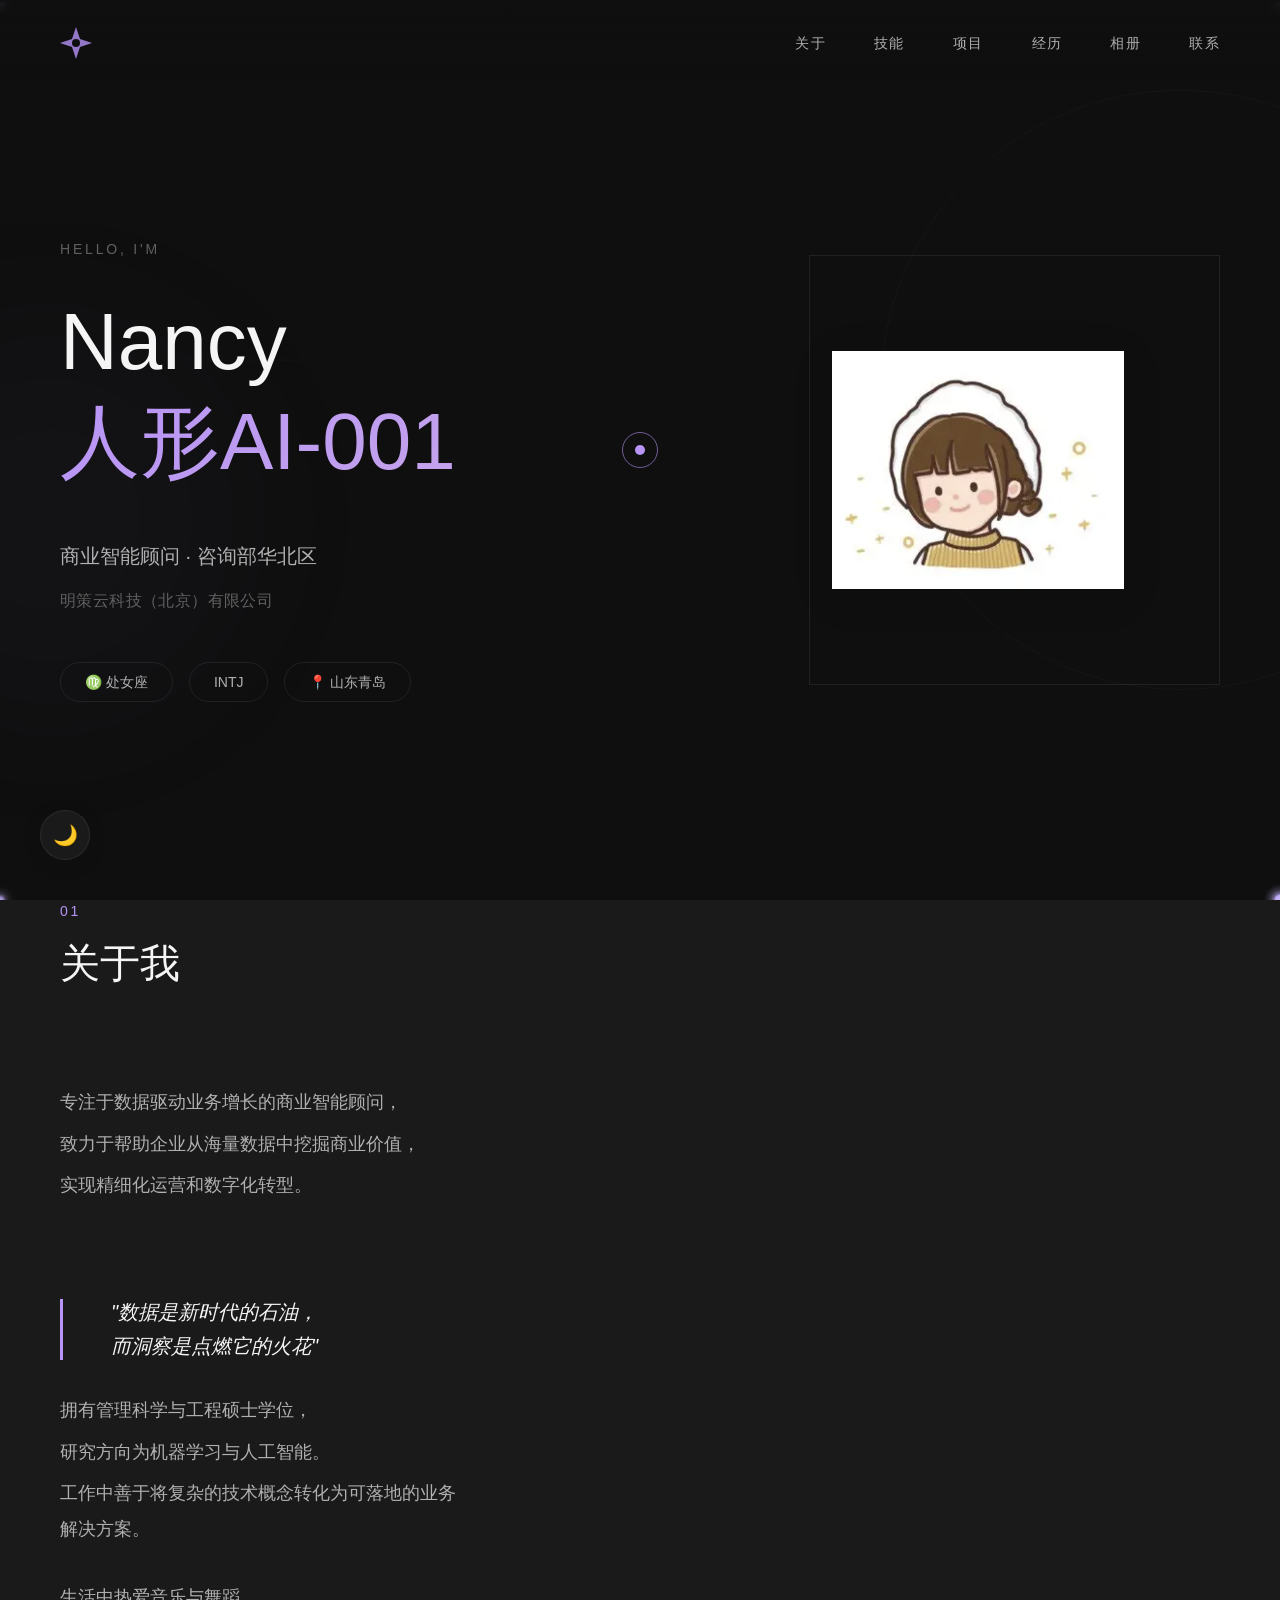
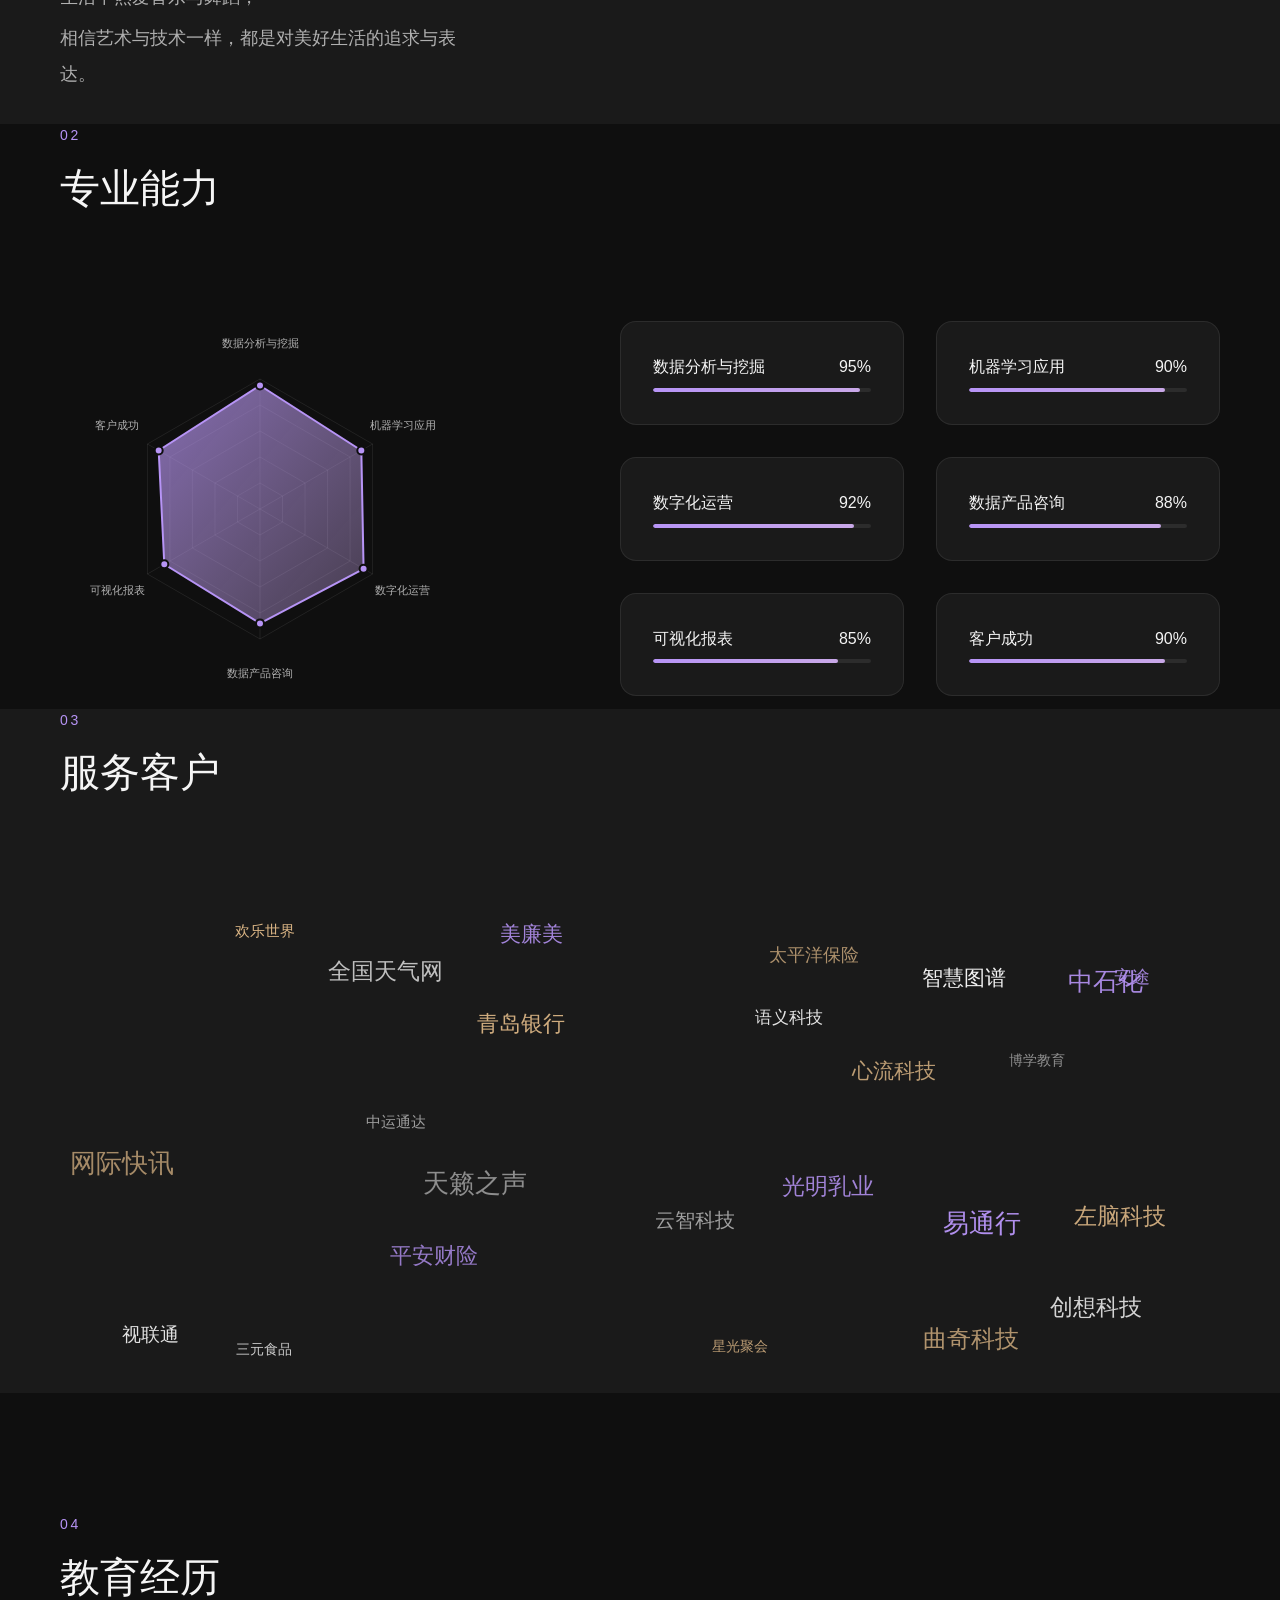
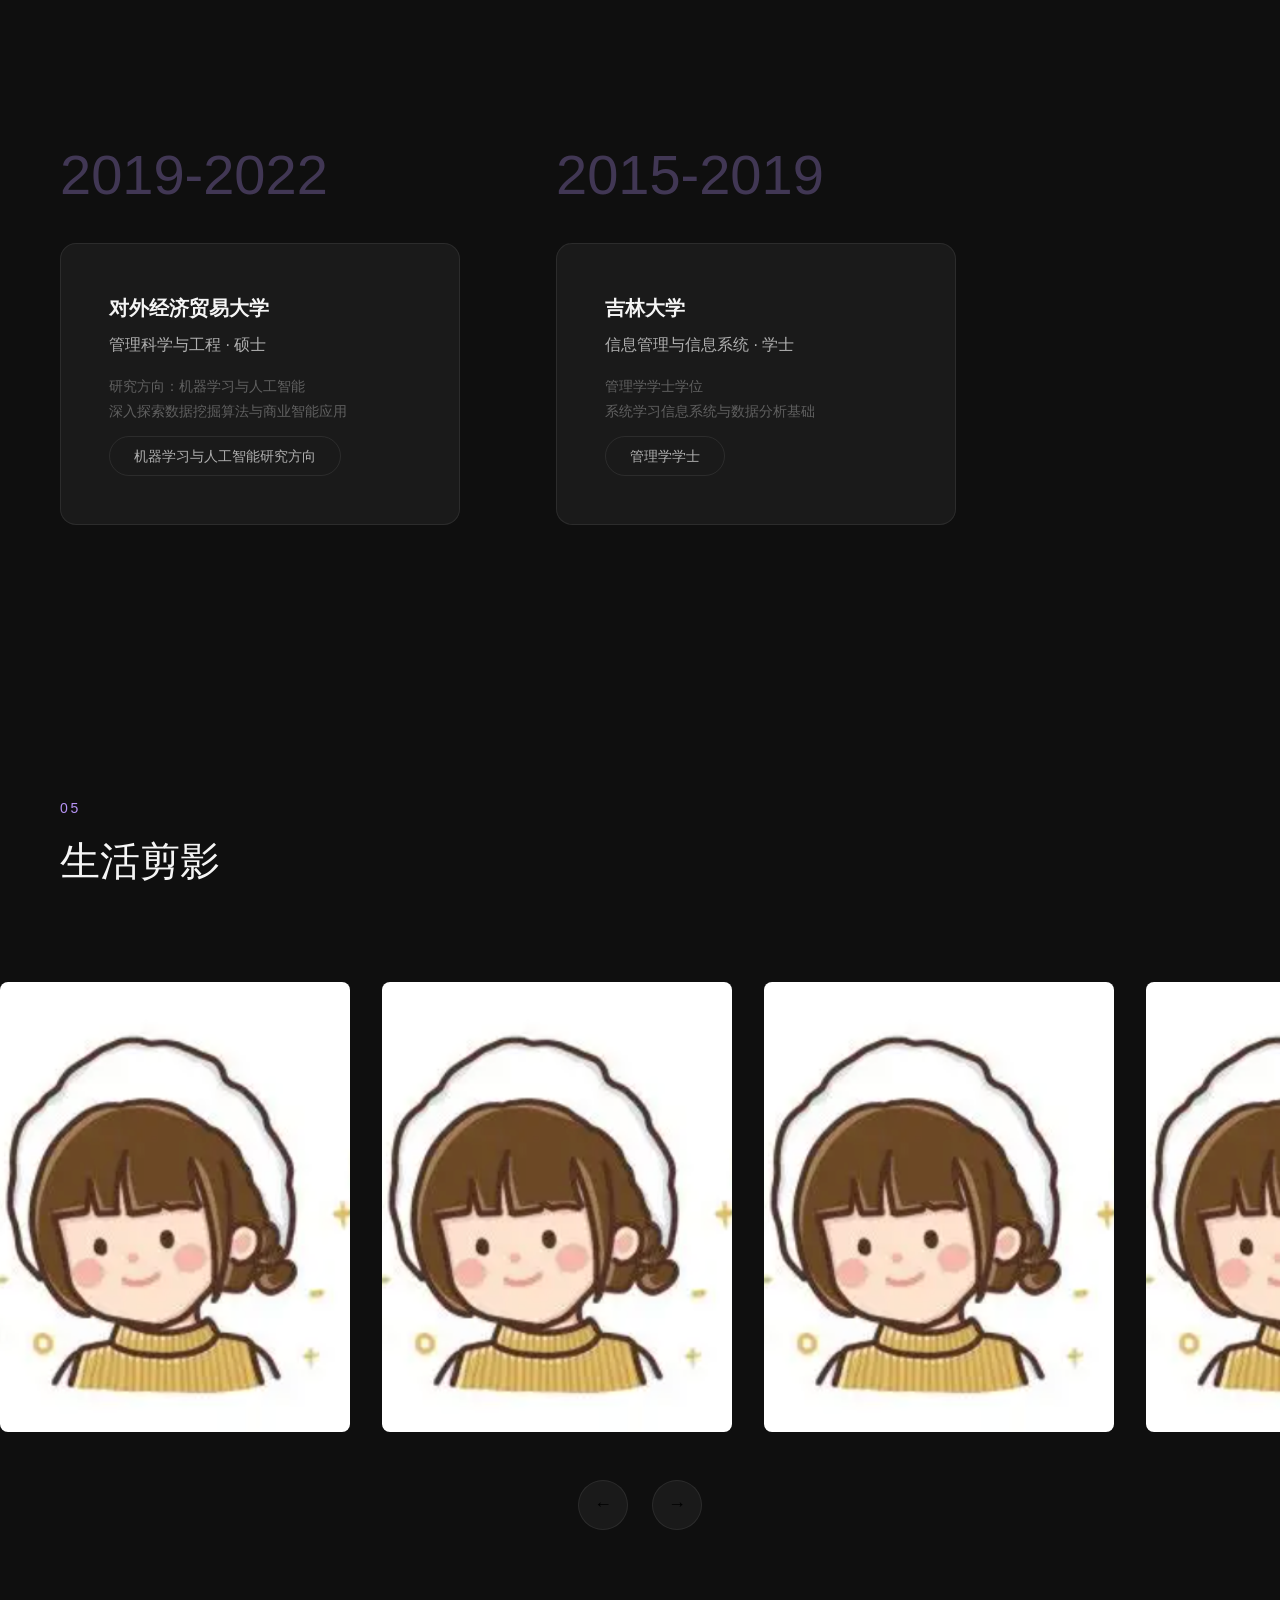
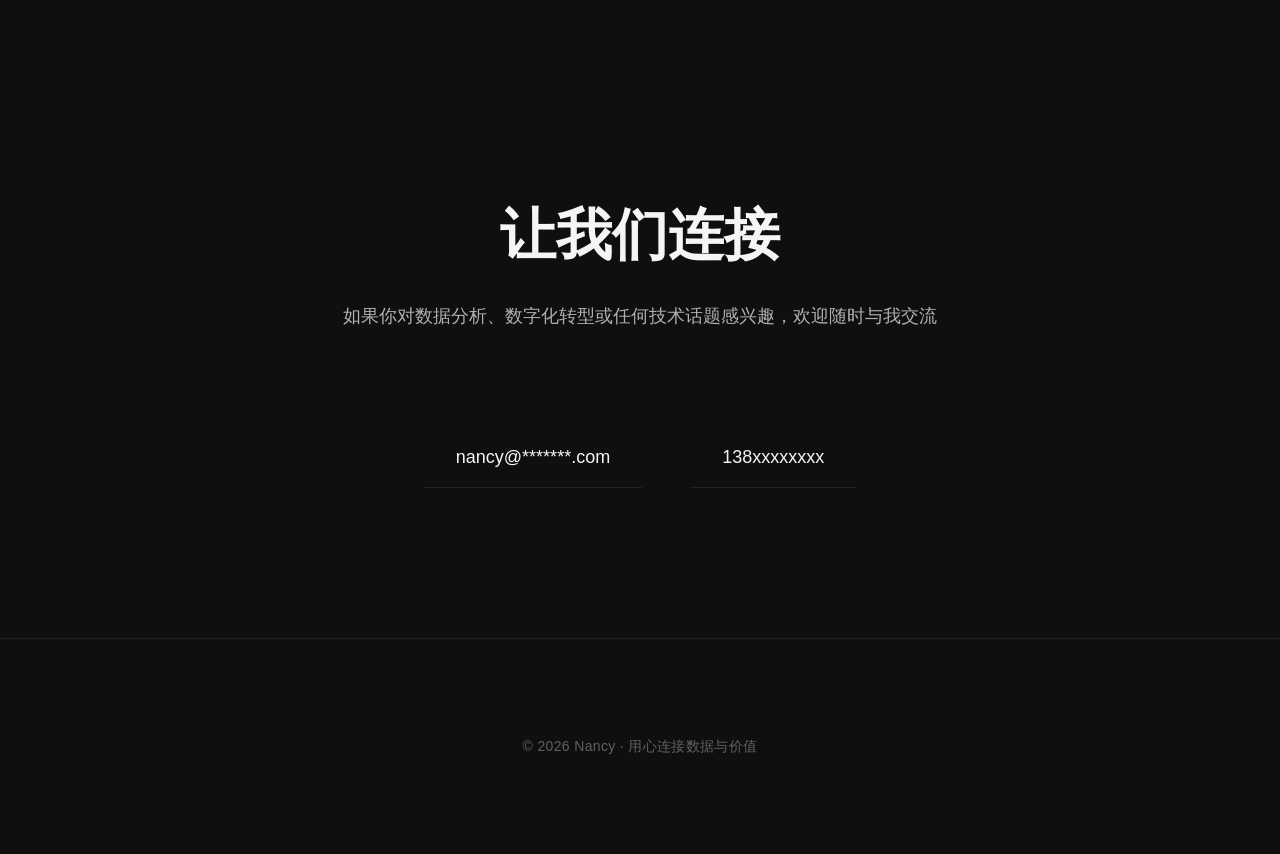
==== index.html @ 997f2b43 "first commit" ====
<!DOCTYPE html>
<html lang="zh-CN" data-theme="dark">
<head>
    <meta charset="UTF-8">
    <meta name="viewport" content="width=device-width, initial-scale=1.0">
    <meta name="description" content="Nancy - 商业智能顾问，专注于数据驱动业务增长">
    <title>Nancy — 商业智能顾问</title>
    
    <!-- 主样式 -->
    <link rel="stylesheet" href="css/main.css">
</head>
<body>
    <!-- 视差背景 -->
    <div class="l-parallax">
        <div class="l-parallax__shape l-parallax__shape--1" data-parallax="0.02"></div>
        <div class="l-parallax__shape l-parallax__shape--2" data-parallax="-0.03"></div>
        <div class="l-parallax__shape l-parallax__shape--3" data-parallax="0.05"></div>
    </div>

    <!-- 导航 -->
    <nav class="c-nav">
        <div class="c-nav__logo">
            <svg width="32" height="32" viewBox="0 0 32 32" fill="none">
                <path d="M16 0L20 12L32 16L20 20L16 32L12 20L0 16L12 12L16 0Z" fill="var(--theme-accent-primary)" opacity="0.8"/>
                <circle cx="16" cy="16" r="4" fill="var(--theme-bg-primary)"/>
            </svg>
        </div>
        <div class="c-nav__links">
            <a href="#about" class="c-nav__link">关于</a>
            <a href="#skills" class="c-nav__link">技能</a>
            <a href="#projects" class="c-nav__link">项目</a>
            <a href="#timeline" class="c-nav__link">经历</a>
            <a href="#gallery" class="c-nav__link">相册</a>
            <a href="#contact" class="c-nav__link">联系</a>
        </div>
    </nav>

    <!-- Hero 区域 -->
    <section class="l-hero">
        <div class="l-hero__content">
            <div class="l-hero__text">
                <p class="l-hero__greeting">Hello, I'm</p>
                <h1 class="l-hero__title">
                    <span>Nancy</span>
                    <span class="l-hero__title-accent">人形AI-001</span>
                </h1>
                <p class="l-hero__subtitle">商业智能顾问 · 咨询部华北区</p>
                <p class="l-hero__company">明策云科技（北京）有限公司</p>
                <div class="l-hero__badges">
                    <span class="c-badge">♍ 处女座</span>
                    <span class="c-badge">INTJ</span>
                    <span class="c-badge">📍 山东青岛</span>
                </div>
            </div>
            <div class="l-hero__image">
                <div class="l-hero__image-wrapper">
                    <div class="l-hero__image-frame"></div>
                    <img src="avatar.jpg" alt="Nancy" class="l-hero__img">
                </div>
            </div>
        </div>
    </section>

    <!-- 关于我 -->
    <section id="about" class="section l-about">
        <div class="u-container">
            <header class="c-section-header js-scroll-animate">
                <p class="c-section-header__number">01</p>
                <h2 class="c-section-header__title">关于我</h2>
            </header>
            <div class="l-about__content">
                <div class="l-about__text js-scroll-animate">
                    <p>
                        专注于数据驱动业务增长的商业智能顾问，<br>
                        致力于帮助企业从海量数据中挖掘商业价值，<br>
                        实现精细化运营和数字化转型。
                    </p>
                    <p class="l-about__quote">
                        "数据是新时代的石油，<br>而洞察是点燃它的火花"
                    </p>
                    <p>
                        拥有管理科学与工程硕士学位，<br>
                        研究方向为机器学习与人工智能。<br>
                        工作中善于将复杂的技术概念转化为可落地的业务解决方案。
                    </p>
                    <p>
                        生活中热爱音乐与舞蹈，<br>
                        相信艺术与技术一样，都是对美好生活的追求与表达。
                    </p>
                </div>
            </div>
        </div>
    </section>

    <!-- 技能 -->
    <section id="skills" class="section l-skills">
        <div class="u-container">
            <header class="c-section-header js-scroll-animate">
                <p class="c-section-header__number">02</p>
                <h2 class="c-section-header__title">专业能力</h2>
            </header>
            <div class="l-skills__content">
                <div class="l-skills__chart js-scroll-animate">
                    <div id="radarChartContainer"></div>
                </div>
                <div class="l-skills__list js-scroll-animate">
                    <div class="c-card">
                        <div class="c-skill-bar">
                            <div class="c-skill-bar__label">
                                <span>数据分析与挖掘</span>
                                <span>95%</span>
                            </div>
                            <div class="c-skill-bar__track">
                                <div class="c-skill-bar__fill" data-value="95"></div>
                            </div>
                        </div>
                    </div>
                    <div class="c-card">
                        <div class="c-skill-bar">
                            <div class="c-skill-bar__label">
                                <span>机器学习应用</span>
                                <span>90%</span>
                            </div>
                            <div class="c-skill-bar__track">
                                <div class="c-skill-bar__fill" data-value="90"></div>
                            </div>
                        </div>
                    </div>
                    <div class="c-card">
                        <div class="c-skill-bar">
                            <div class="c-skill-bar__label">
                                <span>数字化运营</span>
                                <span>92%</span>
                            </div>
                            <div class="c-skill-bar__track">
                                <div class="c-skill-bar__fill" data-value="92"></div>
                            </div>
                        </div>
                    </div>
                    <div class="c-card">
                        <div class="c-skill-bar">
                            <div class="c-skill-bar__label">
                                <span>数据产品咨询</span>
                                <span>88%</span>
                            </div>
                            <div class="c-skill-bar__track">
                                <div class="c-skill-bar__fill" data-value="88"></div>
                            </div>
                        </div>
                    </div>
                    <div class="c-card">
                        <div class="c-skill-bar">
                            <div class="c-skill-bar__label">
                                <span>可视化报表</span>
                                <span>85%</span>
                            </div>
                            <div class="c-skill-bar__track">
                                <div class="c-skill-bar__fill" data-value="85"></div>
                            </div>
                        </div>
                    </div>
                    <div class="c-card">
                        <div class="c-skill-bar">
                            <div class="c-skill-bar__label">
                                <span>客户成功</span>
                                <span>90%</span>
                            </div>
                            <div class="c-skill-bar__track">
                                <div class="c-skill-bar__fill" data-value="90"></div>
                            </div>
                        </div>
                    </div>
                </div>
            </div>
        </div>
    </section>

    <!-- 项目词云 -->
    <section id="projects" class="section l-projects">
        <div class="u-container">
            <header class="c-section-header js-scroll-animate">
                <p class="c-section-header__number">03</p>
                <h2 class="c-section-header__title">服务客户</h2>
            </header>
            <div id="wordCloud" class="js-scroll-animate"></div>
        </div>
    </section>

    <!-- 时间轴 -->
    <section id="timeline" class="l-timeline">
        <div class="l-timeline__content">
            <header class="c-section-header js-scroll-animate">
                <p class="c-section-header__number">04</p>
                <h2 class="c-section-header__title">教育经历</h2>
            </header>
            <div class="c-timeline">
                <div class="c-timeline__track js-scroll-animate">
                    <div class="c-timeline__item">
                        <div class="c-timeline__year">2019-2022</div>
                        <div class="c-timeline__card">
                            <div class="c-timeline__title">对外经济贸易大学</div>
                            <div class="c-timeline__subtitle">管理科学与工程 · 硕士</div>
                            <div class="c-timeline__desc">
                                研究方向：机器学习与人工智能<br>
                                深入探索数据挖掘算法与商业智能应用
                            </div>
                            <span class="c-badge" style="margin-top: 12px;">机器学习与人工智能研究方向</span>
                        </div>
                    </div>
                    <div class="c-timeline__item">
                        <div class="c-timeline__year">2015-2019</div>
                        <div class="c-timeline__card">
                            <div class="c-timeline__title">吉林大学</div>
                            <div class="c-timeline__subtitle">信息管理与信息系统 · 学士</div>
                            <div class="c-timeline__desc">
                                管理学学士学位<br>
                                系统学习信息系统与数据分析基础
                            </div>
                            <span class="c-badge" style="margin-top: 12px;">管理学学士</span>
                        </div>
                    </div>
                </div>
            </div>
        </div>
    </section>

    <!-- 照片轮播 -->
    <section id="gallery" class="l-gallery">
        <div class="l-gallery__header">
            <header class="c-section-header js-scroll-animate">
                <p class="c-section-header__number">05</p>
                <h2 class="c-section-header__title">生活剪影</h2>
            </header>
        </div>
        <div class="c-gallery">
            <div class="c-gallery__track">
                <div class="c-gallery__item">
                    <img src="avatar.jpg" alt="照片1" class="c-gallery__image">
                    <div class="c-gallery__overlay">
                        <p>音乐时光</p>
                    </div>
                </div>
                <div class="c-gallery__item">
                    <img src="avatar.jpg" alt="照片2" class="c-gallery__image">
                    <div class="c-gallery__overlay">
                        <p>舞蹈瞬间</p>
                    </div>
                </div>
                <div class="c-gallery__item">
                    <img src="avatar.jpg" alt="照片3" class="c-gallery__image">
                    <div class="c-gallery__overlay">
                        <p>工作日常</p>
                    </div>
                </div>
                <div class="c-gallery__item">
                    <img src="avatar.jpg" alt="照片4" class="c-gallery__image">
                    <div class="c-gallery__overlay">
                        <p>旅行记录</p>
                    </div>
                </div>
                <div class="c-gallery__item">
                    <img src="avatar.jpg" alt="照片5" class="c-gallery__image">
                    <div class="c-gallery__overlay">
                        <p>生活美学</p>
                    </div>
                </div>
            </div>
        </div>
    </section>

    <!-- 联系方式 -->
    <section id="contact" class="c-contact">
        <div class="u-container u-container--narrow">
            <h2 class="c-contact__title js-scroll-animate">让我们连接</h2>
            <p class="c-contact__desc js-scroll-animate">
                如果你对数据分析、数字化转型或任何技术话题感兴趣，欢迎随时与我交流
            </p>
            <div class="c-contact__links js-scroll-animate">
                <a href="mailto:nancy@*******.com" class="c-contact__link">nancy@*******.com</a>
                <a href="tel:138xxxxxxxx" class="c-contact__link">138xxxxxxxx</a>
            </div>
        </div>
    </section>

    <!-- 页脚 -->
    <footer class="c-footer">
        <p class="c-footer__text">© 2026 Nancy · 用心连接数据与价值</p>
    </footer>

    <!-- JavaScript 模块 -->
    <script src="js/core/EventBus.js"></script>
    <script src="js/core/StateManager.js"></script>
    <script src="js/core/Component.js"></script>
    <script src="js/utils/dom.js"></script>
    <script src="js/utils/math.js"></script>
    <script src="js/utils/detect.js"></script>
    <script src="js/components/Cursor.js"></script>
    <script src="js/components/ThemeToggle.js"></script>
    <script src="js/components/Parallax.js"></script>
    <script src="js/components/RadarChart.js"></script>
    <script src="js/components/WordCloud.js"></script>
    <script src="js/components/Gallery.js"></script>
    <script src="js/components/ScrollAnimations.js"></script>
    <script src="js/components/SmoothScroll.js"></script>
    <script src="js/components/FloatingParticles.js"></script>
    <script src="js/config.js"></script>
    <script src="js/app.js"></script>
</body>
</html>
---- css/main.css ----
/**
 * Main CSS Entry
 * 导入所有样式文件
 */

/* 1. Design Tokens - 设计系统变量 */
@import url('design-tokens.css');

/* 2. Base - 基础重置 */
@import url('base.css');

/* 3. Utilities - 工具类 */
@import url('utilities.css');

/* 4. Components - 组件样式 */
@import url('components.css');

/* 5. Layouts - 页面布局 */
@import url('layouts.css');

/* 6. Animations - 动画 */
@import url('animations.css');
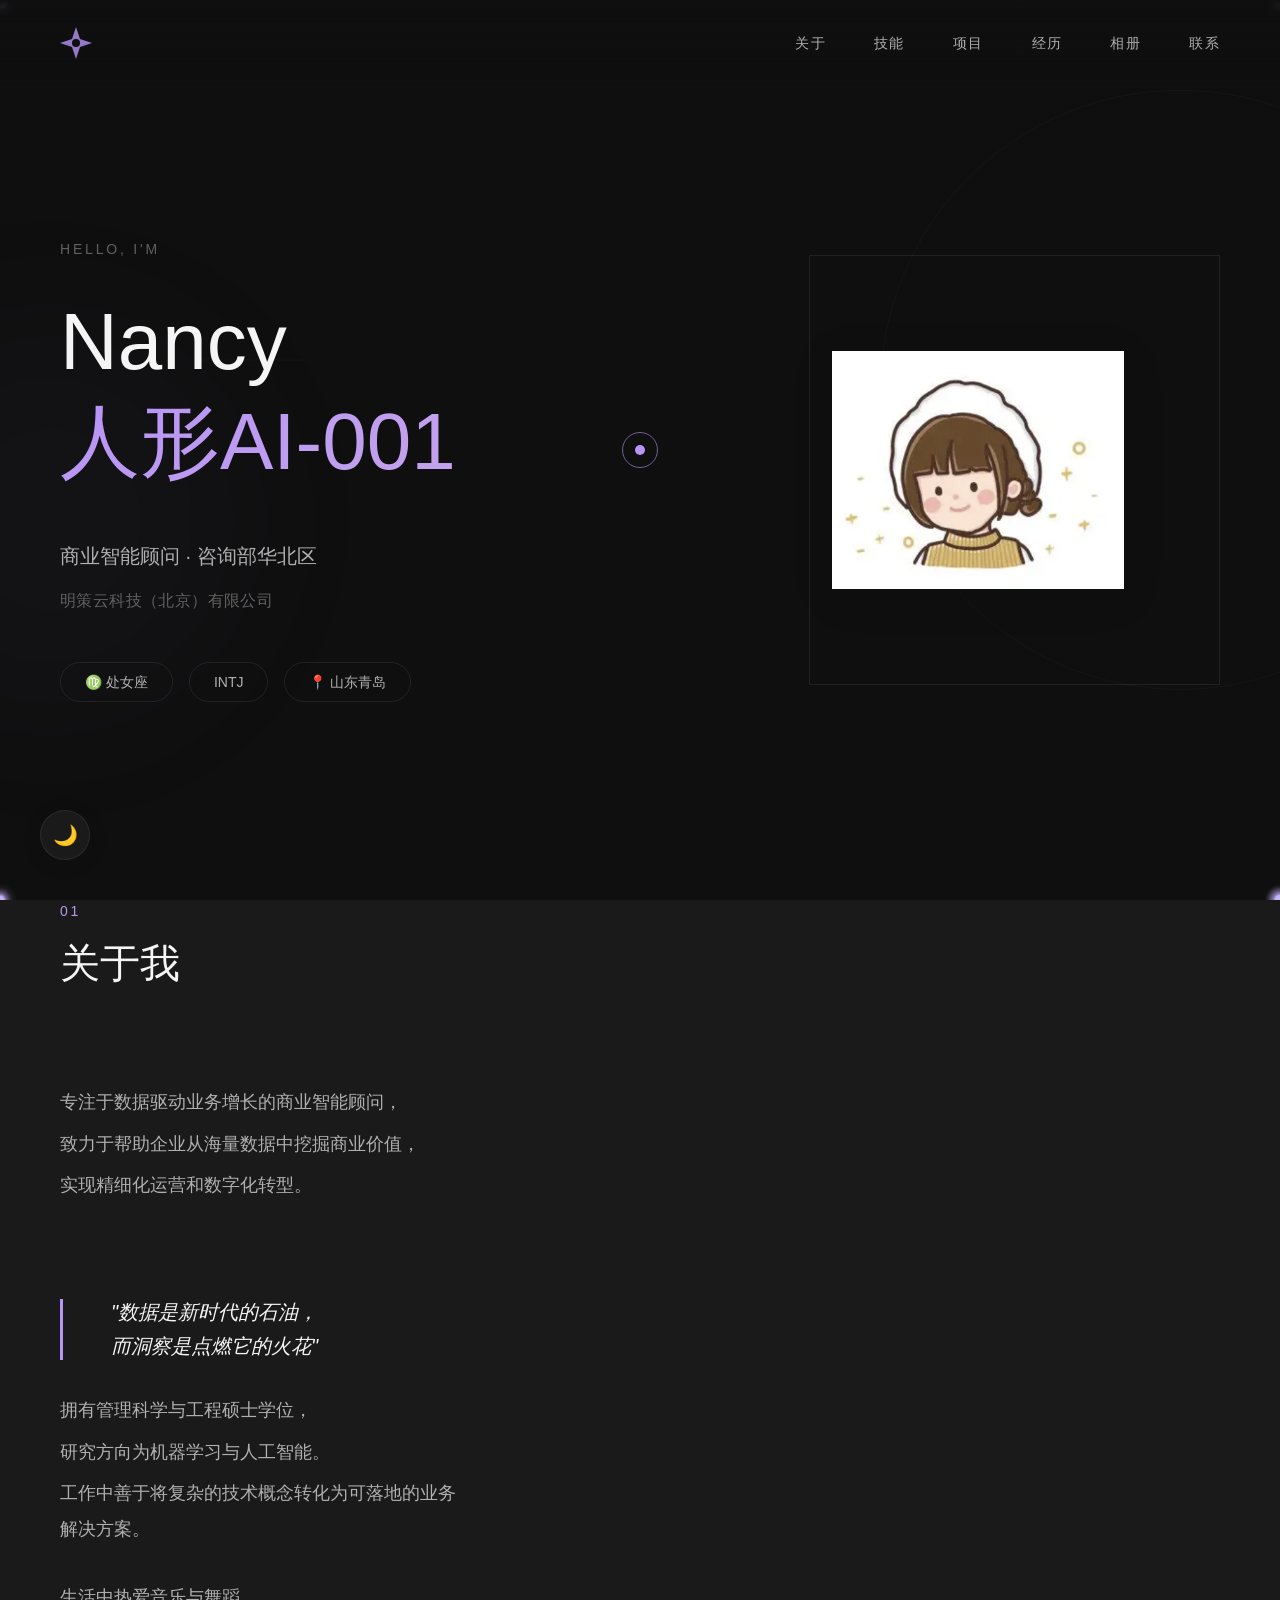
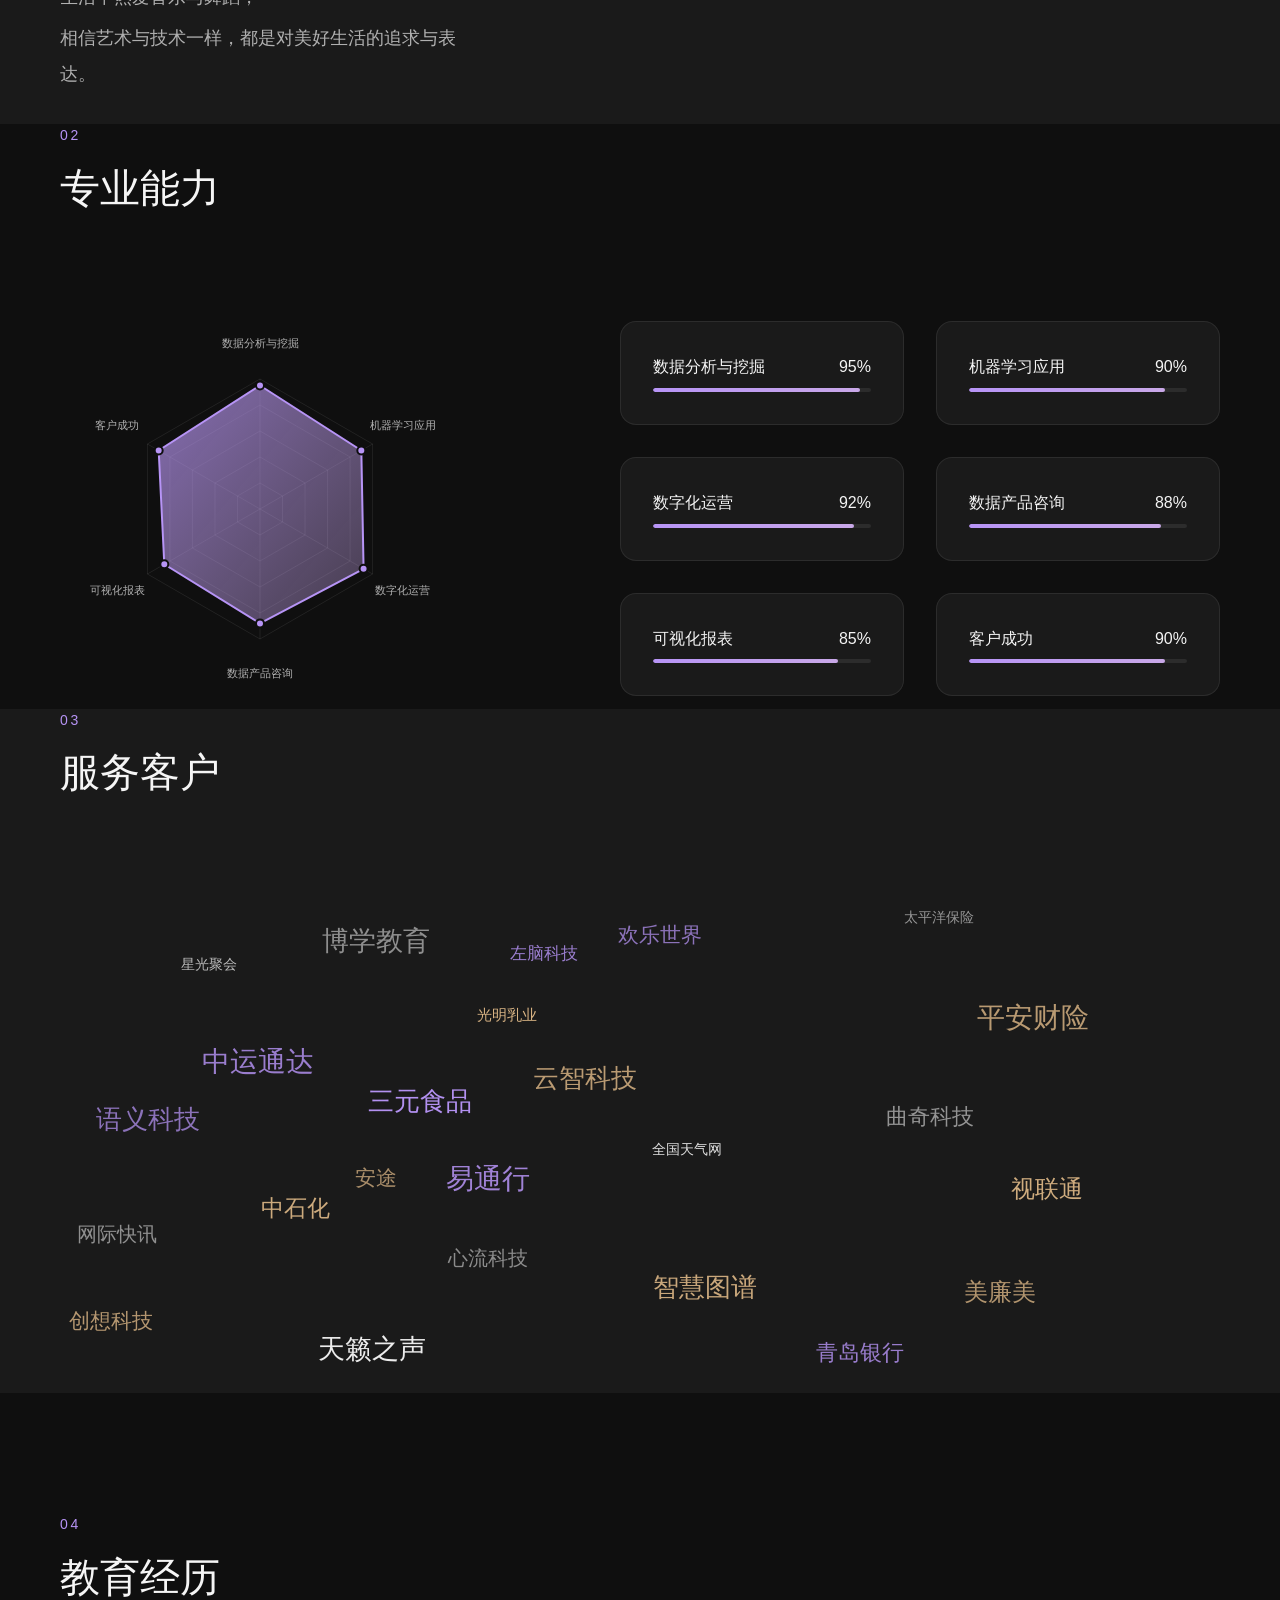
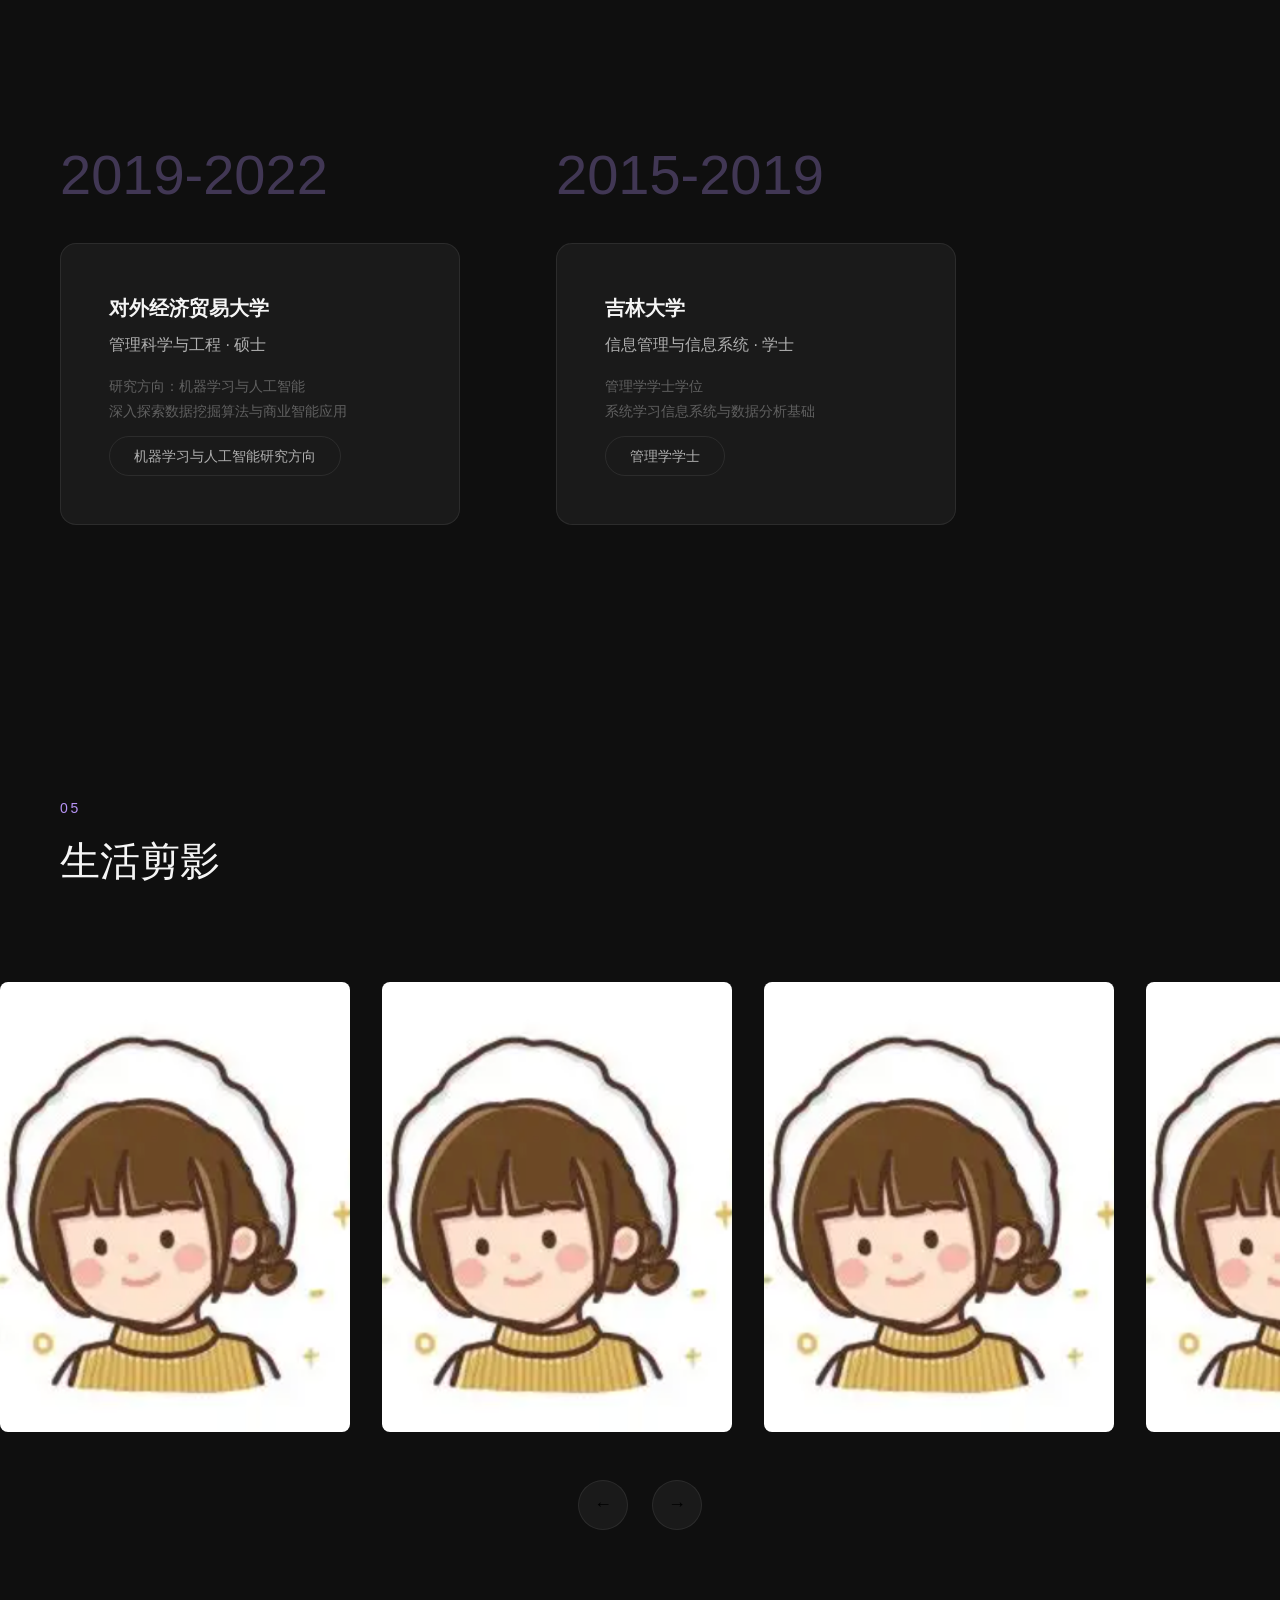
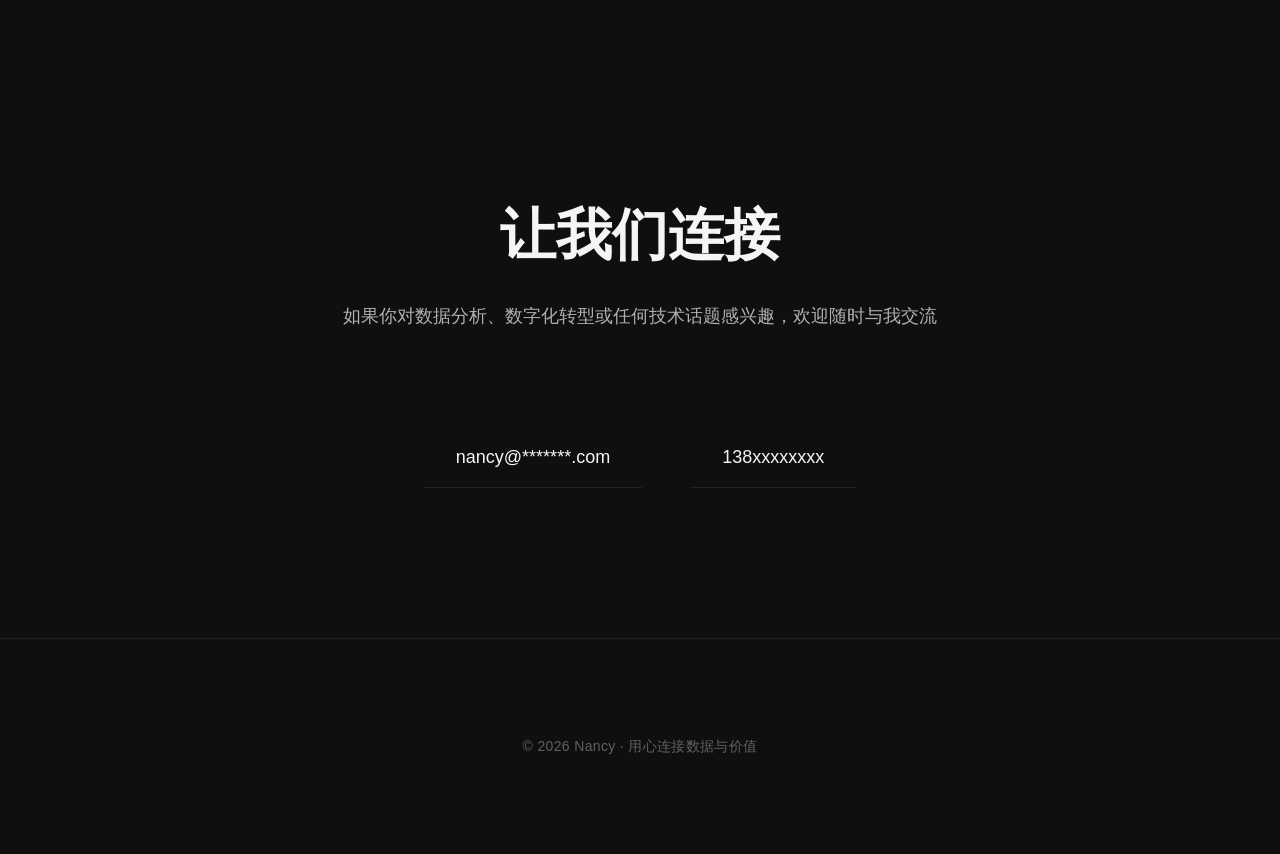
==== commit dad4fe12: "Reorganize project structure and docs" ====
--- a/index.html
+++ b/index.html
@@ -7,7 +7,7 @@
     <title>Nancy — 商业智能顾问</title>
     
     <!-- 主样式 -->
-    <link rel="stylesheet" href="css/main.css">
+    <link rel="stylesheet" href="assets/css/main.css">
 </head>
 <body>
     <!-- 视差背景 -->
@@ -55,7 +55,7 @@
             <div class="l-hero__image">
                 <div class="l-hero__image-wrapper">
                     <div class="l-hero__image-frame"></div>
-                    <img src="avatar.jpg" alt="Nancy" class="l-hero__img">
+                    <img src="assets/images/avatar.jpg" alt="Nancy" class="l-hero__img">
                 </div>
             </div>
         </div>
@@ -235,31 +235,31 @@
         <div class="c-gallery">
             <div class="c-gallery__track">
                 <div class="c-gallery__item">
-                    <img src="avatar.jpg" alt="照片1" class="c-gallery__image">
+                    <img src="assets/images/avatar.jpg" alt="照片1" class="c-gallery__image">
                     <div class="c-gallery__overlay">
                         <p>音乐时光</p>
                     </div>
                 </div>
                 <div class="c-gallery__item">
-                    <img src="avatar.jpg" alt="照片2" class="c-gallery__image">
+                    <img src="assets/images/avatar.jpg" alt="照片2" class="c-gallery__image">
                     <div class="c-gallery__overlay">
                         <p>舞蹈瞬间</p>
                     </div>
                 </div>
                 <div class="c-gallery__item">
-                    <img src="avatar.jpg" alt="照片3" class="c-gallery__image">
+                    <img src="assets/images/avatar.jpg" alt="照片3" class="c-gallery__image">
                     <div class="c-gallery__overlay">
                         <p>工作日常</p>
                     </div>
                 </div>
                 <div class="c-gallery__item">
-                    <img src="avatar.jpg" alt="照片4" class="c-gallery__image">
+                    <img src="assets/images/avatar.jpg" alt="照片4" class="c-gallery__image">
                     <div class="c-gallery__overlay">
                         <p>旅行记录</p>
                     </div>
                 </div>
                 <div class="c-gallery__item">
-                    <img src="avatar.jpg" alt="照片5" class="c-gallery__image">
+                    <img src="assets/images/avatar.jpg" alt="照片5" class="c-gallery__image">
                     <div class="c-gallery__overlay">
                         <p>生活美学</p>
                     </div>
@@ -288,22 +288,22 @@
     </footer>
 
     <!-- JavaScript 模块 -->
-    <script src="js/core/EventBus.js"></script>
-    <script src="js/core/StateManager.js"></script>
-    <script src="js/core/Component.js"></script>
-    <script src="js/utils/dom.js"></script>
-    <script src="js/utils/math.js"></script>
-    <script src="js/utils/detect.js"></script>
-    <script src="js/components/Cursor.js"></script>
-    <script src="js/components/ThemeToggle.js"></script>
-    <script src="js/components/Parallax.js"></script>
-    <script src="js/components/RadarChart.js"></script>
-    <script src="js/components/WordCloud.js"></script>
-    <script src="js/components/Gallery.js"></script>
-    <script src="js/components/ScrollAnimations.js"></script>
-    <script src="js/components/SmoothScroll.js"></script>
-    <script src="js/components/FloatingParticles.js"></script>
-    <script src="js/config.js"></script>
-    <script src="js/app.js"></script>
+    <script src="assets/js/core/EventBus.js"></script>
+    <script src="assets/js/core/StateManager.js"></script>
+    <script src="assets/js/core/Component.js"></script>
+    <script src="assets/js/utils/dom.js"></script>
+    <script src="assets/js/utils/math.js"></script>
+    <script src="assets/js/utils/detect.js"></script>
+    <script src="assets/js/components/Cursor.js"></script>
+    <script src="assets/js/components/ThemeToggle.js"></script>
+    <script src="assets/js/components/Parallax.js"></script>
+    <script src="assets/js/components/RadarChart.js"></script>
+    <script src="assets/js/components/WordCloud.js"></script>
+    <script src="assets/js/components/Gallery.js"></script>
+    <script src="assets/js/components/ScrollAnimations.js"></script>
+    <script src="assets/js/components/SmoothScroll.js"></script>
+    <script src="assets/js/components/FloatingParticles.js"></script>
+    <script src="assets/js/config.js"></script>
+    <script src="assets/js/app.js"></script>
 </body>
 </html>
--- a/assets/css/main.css
+++ b/assets/css/main.css
@@ -0,0 +1,22 @@
+/**
+ * Main CSS Entry
+ * 导入所有样式文件
+ */
+
+/* 1. Design Tokens - 设计系统变量 */
+@import url('design-tokens.css');
+
+/* 2. Base - 基础重置 */
+@import url('base.css');
+
+/* 3. Utilities - 工具类 */
+@import url('utilities.css');
+
+/* 4. Components - 组件样式 */
+@import url('components.css');
+
+/* 5. Layouts - 页面布局 */
+@import url('layouts.css');
+
+/* 6. Animations - 动画 */
+@import url('animations.css');
